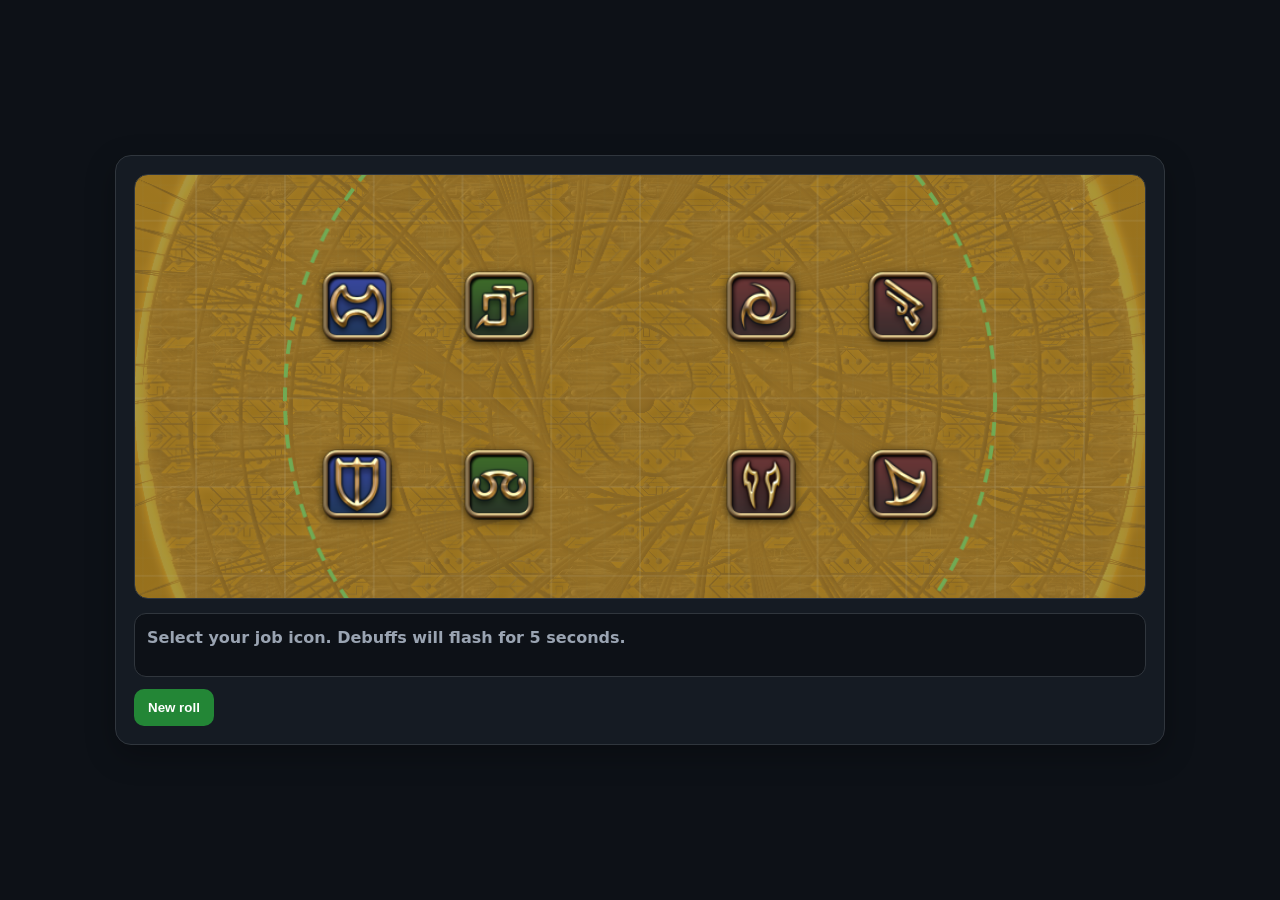
==== index.html @ 423403d2 "Add files via upload" ====
<!doctype html>
<html lang="en">
<head>
<meta charset="utf-8" />
<meta name="viewport" content="width=device-width, initial-scale=1" />
<title>Kefka Group Placement Quiz</title>
<link rel="stylesheet" href="style.css">
</head>
<body>
  <main class="app">
    <section id="roleStage" class="role-stage" aria-label="Select your role">
      <button class="role-btn" data-role="MT" aria-label="MT" style="left:22%; top:31%;"><img class="role-icon" src="[data-uri]" alt=""></button>
      <button class="role-btn" data-role="OT" aria-label="OT" style="left:22%; top:73%;"><img class="role-icon" src="[data-uri]" alt=""></button>
      <button class="role-btn" data-role="Melee1" aria-label="Melee1" style="left:62%; top:31%;"><img class="role-icon" src="[data-uri]" alt=""></button>
      <button class="role-btn" data-role="Melee2" aria-label="Melee2" style="left:62%; top:73%;"><img class="role-icon" src="[data-uri]" alt=""></button>

      <button class="role-btn" data-role="Healer1" aria-label="Healer1" style="left:36%; top:31%;"><img class="role-icon" src="[data-uri]" alt=""></button>
      <button class="role-btn" data-role="Healer2" aria-label="Healer2" style="left:36%; top:73%;"><img class="role-icon" src="[data-uri]" alt=""></button>
      <button class="role-btn" data-role="Ranged1" aria-label="Ranged1" style="left:76%; top:31%;"><img class="role-icon" src="[data-uri]" alt=""></button>
      <button class="role-btn" data-role="Ranged2" aria-label="Ranged2" style="left:76%; top:73%;"><img class="role-icon" src="[data-uri]" alt=""></button>
    </section>

    <section id="placementStage" class="placement-stage hidden" aria-label="Choose the correct group spot">
      <svg id="placementSvg1" class="placement-svg" width="375" height="189" viewBox="0 0 375 189" fill="none" xmlns="http://www.w3.org/2000/svg">
<g id="Group 1">
<circle id="Tower1" class="tower-visual" cx="74" cy="89" r="72" fill="#2CFFC3" fill-opacity="0.15" stroke="#2CFFC3" stroke-width="4"/>
<circle id="Tower1_2" class="tower-visual" cx="301" cy="89" r="72" fill="#2CFFC3" fill-opacity="0.15" stroke="#2CFFC3" stroke-width="4"/>
<circle id="GroupA_Cone" class="choice-circle" cx="51" cy="138" r="9.5" fill="#FFBB00" stroke="black"/>
<circle id="GroupB_Healer" class="choice-circle" cx="31" cy="179" r="9.5" fill="#FFBB00" stroke="black"/>
<circle id="GroupA_Support_Stack" class="choice-circle" cx="78" cy="79" r="9.5" fill="#FFBB00" stroke="black"/>
<circle id="GroupB_Tank" class="choice-circle" cx="116" cy="10" r="9.5" fill="#FFBB00" stroke="black"/>
<circle id="GroupB_DPS" class="choice-circle" cx="251" cy="15" r="9.5" fill="#FFBB00" stroke="black"/>
<circle id="GroupA_DPS_Stack" class="choice-circle" cx="271" cy="44" r="9.5" fill="#FFBB00" stroke="black"/>
<circle id="GroupA_Aoe" class="choice-circle" cx="301" cy="143" r="9.5" fill="#FFBB00" stroke="black"/>
</g>
</svg>

    </section>

    <section id="placementStage2" class="placement-stage hidden" aria-label="Choose the correct second group spot">
      <svg id="placementSvg2" class="placement-svg" width="415" height="261" viewBox="0 0 415 261" fill="none" xmlns="http://www.w3.org/2000/svg">
<g id="Group 2">
<circle id="Stage2_Tower1" class="tower-visual" cx="94" cy="187" r="72" fill="#2CFFC3" fill-opacity="0.15" stroke="#2CFFC3" stroke-width="4"/>
<circle id="Stage2_Tower1_2" class="tower-visual" cx="321" cy="187" r="72" fill="#2CFFC3" fill-opacity="0.15" stroke="#2CFFC3" stroke-width="4"/>
<circle id="Stage2_GroupA_Support_Cone" data-choice="GroupA_Support_Cone" class="choice-circle stage2-choice" cx="113" cy="136" r="9.5" fill="#FFBB00" stroke="black"/>
<circle id="Stage2_GroupB_Tank" data-choice="GroupB_Tank" class="choice-circle stage2-choice" cx="147" cy="10" r="9.5" fill="#FFBB00" stroke="black"/>
<circle id="Stage2_GroupB_Melee" data-choice="GroupB_Melee" class="choice-circle stage2-choice" cx="257" cy="10" r="9.5" fill="#FFBB00" stroke="black"/>
<circle id="Stage2_GroupA_DPS_Cone" data-choice="GroupA_DPS_Cone" class="choice-circle stage2-choice" cx="295" cy="136" r="9.5" fill="#FFBB00" stroke="black"/>
<circle id="Stage2_GroupA_DPS_Aoe" data-choice="GroupA_DPS_Aoe" class="choice-circle stage2-choice" cx="331" cy="251" r="9.5" fill="#FFBB00" stroke="black"/>
<circle id="Stage2_GroupB_RangedDPS" data-choice="GroupB_RangedDPS" class="choice-circle stage2-choice" cx="405" cy="154" r="9.5" fill="#FFBB00" stroke="black"/>
<circle id="Stage2_GroupB_Healer" data-choice="GroupB_Healer" class="choice-circle stage2-choice" cx="10" cy="164" r="9.5" fill="#FFBB00" stroke="black"/>
<circle id="Stage2_GroupA_Support_AOE" data-choice="GroupA_Support_AOE" class="choice-circle stage2-choice" cx="75" cy="251" r="9.5" fill="#FFBB00" stroke="black"/>
</g>
</svg>

    </section>

    <section id="placementStage3" class="placement-stage hidden" aria-label="Choose Future or Past">
      <svg id="placementSvg3" class="placement-svg" width="375" height="267" viewBox="0 0 375 267" fill="none" xmlns="http://www.w3.org/2000/svg">
<g id="Group 3">
<circle id="Stage3_Tower1" class="tower-visual" cx="74" cy="193" r="72" fill="#2CFFC3" fill-opacity="0.15" stroke="#2CFFC3" stroke-width="4"/>
<circle id="Stage3_Tower1_2" class="tower-visual" cx="301" cy="193" r="72" fill="#2CFFC3" fill-opacity="0.15" stroke="#2CFFC3" stroke-width="4"/>
<circle id="Stage3_Past" data-choice="Past" class="choice-circle stage3-choice" cx="188" cy="225" r="9.5" fill="#FFBB00" stroke="black"/>
<circle id="Stage3_Future" data-choice="Future" class="choice-circle stage3-choice" cx="188" cy="10" r="9.5" fill="#FFBB00" stroke="black"/>
</g>
</svg>

    </section>

    <section id="placementStage5" class="placement-stage hidden" aria-label="Choose the correct fifth stage spot">
      <svg id="placementSvg5" class="placement-svg" width="415" height="261" viewBox="0 0 415 261" fill="none" xmlns="http://www.w3.org/2000/svg">
<g id="Group 4">
<circle id="Stage5_Tower1" class="tower-visual" cx="94" cy="187" r="72" fill="#2CFFC3" fill-opacity="0.15" stroke="#2CFFC3" stroke-width="4"/>
<circle id="Stage5_Tower1_2" class="tower-visual" cx="321" cy="187" r="72" fill="#2CFFC3" fill-opacity="0.15" stroke="#2CFFC3" stroke-width="4"/>
<circle id="Stage5_GroupB_Cone_Healer/MeleeDPS" data-choice="GroupB_Cone_Healer/MeleeDPS" class="choice-circle stage5-choice" cx="113" cy="136" r="9.5" fill="#FFBB00" stroke="black"/>
<circle id="Stage5_GroupA_Tank" data-choice="GroupA_Tank" class="choice-circle stage5-choice" cx="147" cy="10" r="9.5" fill="#FFBB00" stroke="black"/>
<circle id="Stage5_GroupA_MeleeDPS" data-choice="GroupA_MeleeDPS" class="choice-circle stage5-choice" cx="257" cy="10" r="9.5" fill="#FFBB00" stroke="black"/>
<circle id="Stage5_GroupB_Cone_Tank/RangedDPS" data-choice="GroupB_Cone_Tank/RangedDPS" class="choice-circle stage5-choice" cx="295" cy="136" r="9.5" fill="#FFBB00" stroke="black"/>
<circle id="Stage5_GroupB_AOE_Tank/RangedDPS" data-choice="GroupB_AOE_Tank/RangedDPS" class="choice-circle stage5-choice" cx="331" cy="251" r="9.5" fill="#FFBB00" stroke="black"/>
<circle id="Stage5_GroupA_RangedDPS" data-choice="GroupA_RangedDPS" class="choice-circle stage5-choice" cx="405" cy="154" r="9.5" fill="#FFBB00" stroke="black"/>
<circle id="Stage5_GroupA_Healer" data-choice="GroupA_Healer" class="choice-circle stage5-choice" cx="10" cy="164" r="9.5" fill="#FFBB00" stroke="black"/>
<circle id="Stage5_GroupB_AOE_Healer/MeleeDPS" data-choice="GroupB_AOE_Healer/MeleeDPS" class="choice-circle stage5-choice" cx="75" cy="251" r="9.5" fill="#FFBB00" stroke="black"/>
</g>
</svg>

    </section>

    <section id="placementStage7" class="placement-stage hidden" aria-label="Choose the correct seventh stage spot">
      <svg id="placementSvg7" class="placement-svg" width="415" height="261" viewBox="0 0 415 261" fill="none" xmlns="http://www.w3.org/2000/svg">
<g id="Group 4">
<circle id="Stage7_Tower1" class="tower-visual" cx="94" cy="187" r="72" fill="#2CFFC3" fill-opacity="0.15" stroke="#2CFFC3" stroke-width="4"/>
<circle id="Stage7_Tower1_2" class="tower-visual" cx="321" cy="187" r="72" fill="#2CFFC3" fill-opacity="0.15" stroke="#2CFFC3" stroke-width="4"/>
<circle id="Stage7_GroupB_Cone_Left" data-choice="GroupB_Cone_Left" class="choice-circle stage7-choice" cx="113" cy="136" r="9.5" fill="#FFBB00" stroke="black"/>
<circle id="Stage7_GroupA_Tank" data-choice="GroupA_Tank" class="choice-circle stage7-choice" cx="147" cy="10" r="9.5" fill="#FFBB00" stroke="black"/>
<circle id="Stage7_GroupA_MeleeDPS" data-choice="GroupA_MeleeDPS" class="choice-circle stage7-choice" cx="257" cy="10" r="9.5" fill="#FFBB00" stroke="black"/>
<circle id="Stage7_GroupB_Cone_Right" data-choice="GroupB_Cone_Right" class="choice-circle stage7-choice" cx="295" cy="136" r="9.5" fill="#FFBB00" stroke="black"/>
<circle id="Stage7_GroupB_AOE_Right" data-choice="GroupB_AOE_Right" class="choice-circle stage7-choice" cx="331" cy="251" r="9.5" fill="#FFBB00" stroke="black"/>
<circle id="Stage7_GroupA_RangedDPS" data-choice="GroupA_RangedDPS" class="choice-circle stage7-choice" cx="405" cy="154" r="9.5" fill="#FFBB00" stroke="black"/>
<circle id="Stage7_GroupA_Healer" data-choice="GroupA_Healer" class="choice-circle stage7-choice" cx="10" cy="164" r="9.5" fill="#FFBB00" stroke="black"/>
<circle id="Stage7_GroupB_AOE_Left" data-choice="GroupB_AOE_Left" class="choice-circle stage7-choice" cx="75" cy="251" r="9.5" fill="#FFBB00" stroke="black"/>
</g>
</svg>

    </section>

    <div id="timelineCue" class="timeline-cue hidden"></div>

    <div id="status" class="status">Select your job icon. Debuffs will flash for 5 seconds.</div>
    <button id="reset" class="next" type="button">New roll</button>
  </main>

<script src="script.js"></script>
</body>
</html>
<script defer src="https://static.itch.io/htmlgame.js" type="text/javascript"></script>
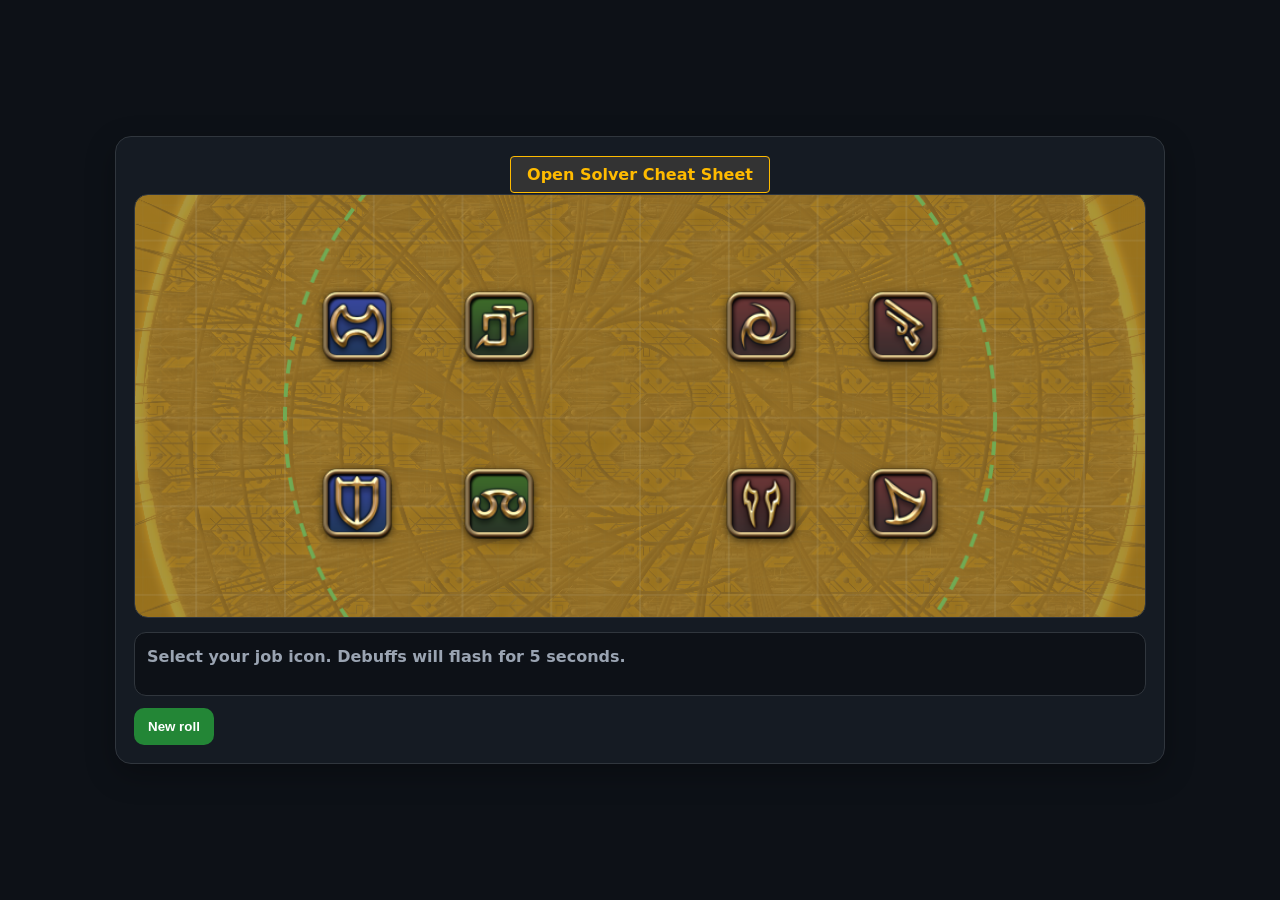
==== commit b90c62ae: "Complete visual helper updates and layout refinements" ====
--- a/index.html
+++ b/index.html
@@ -8,6 +8,9 @@
 </head>
 <body>
   <main class="app">
+    <div style="text-align: center; padding: 10px;">
+      <a href="helper.html" class="helper-link" style="color: #FFBB00; font-weight: bold; text-decoration: none; padding: 8px 16px; border: 1px solid #FFBB00; border-radius: 4px; background: #333;">Open Solver Cheat Sheet</a>
+    </div>
     <section id="roleStage" class="role-stage" aria-label="Select your role">
       <button class="role-btn" data-role="MT" aria-label="MT" style="left:22%; top:31%;"><img class="role-icon" src="[data-uri]" alt=""></button>
       <button class="role-btn" data-role="OT" aria-label="OT" style="left:22%; top:73%;"><img class="role-icon" src="[data-uri]" alt=""></button>
